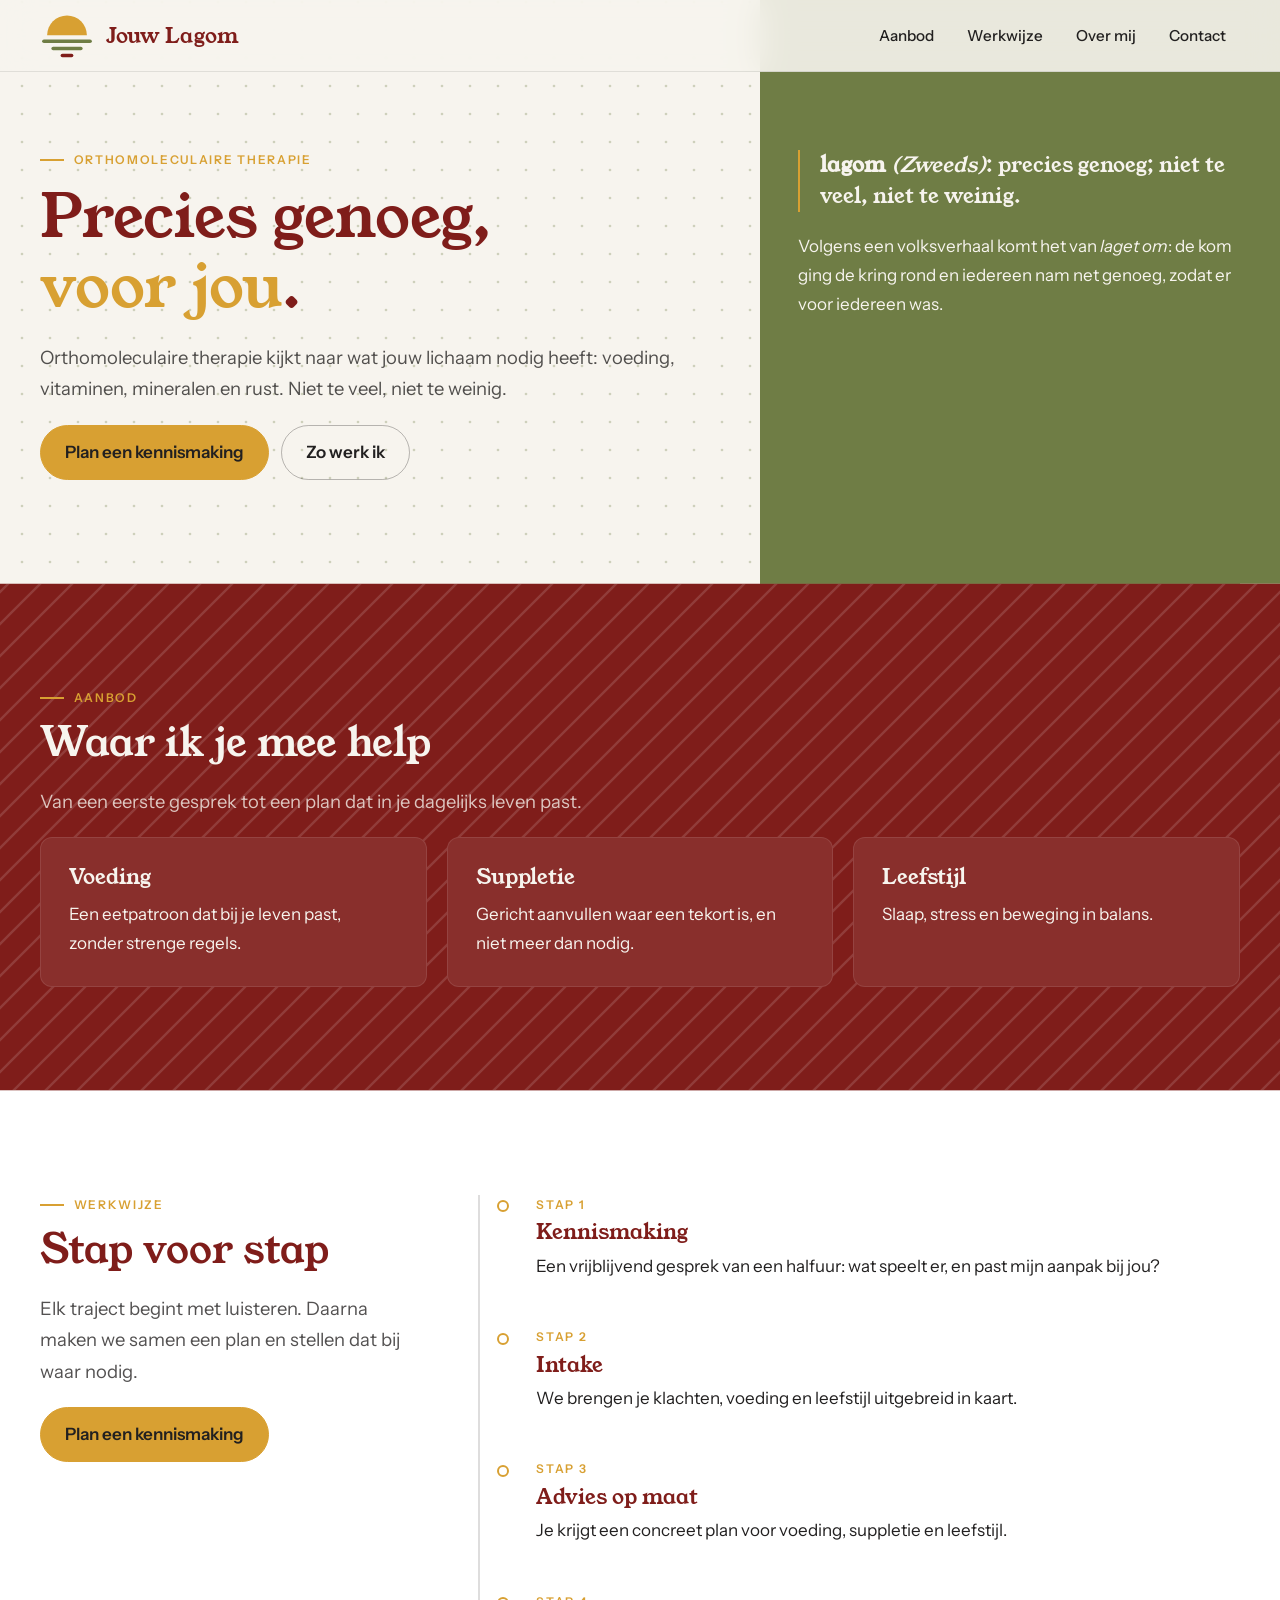
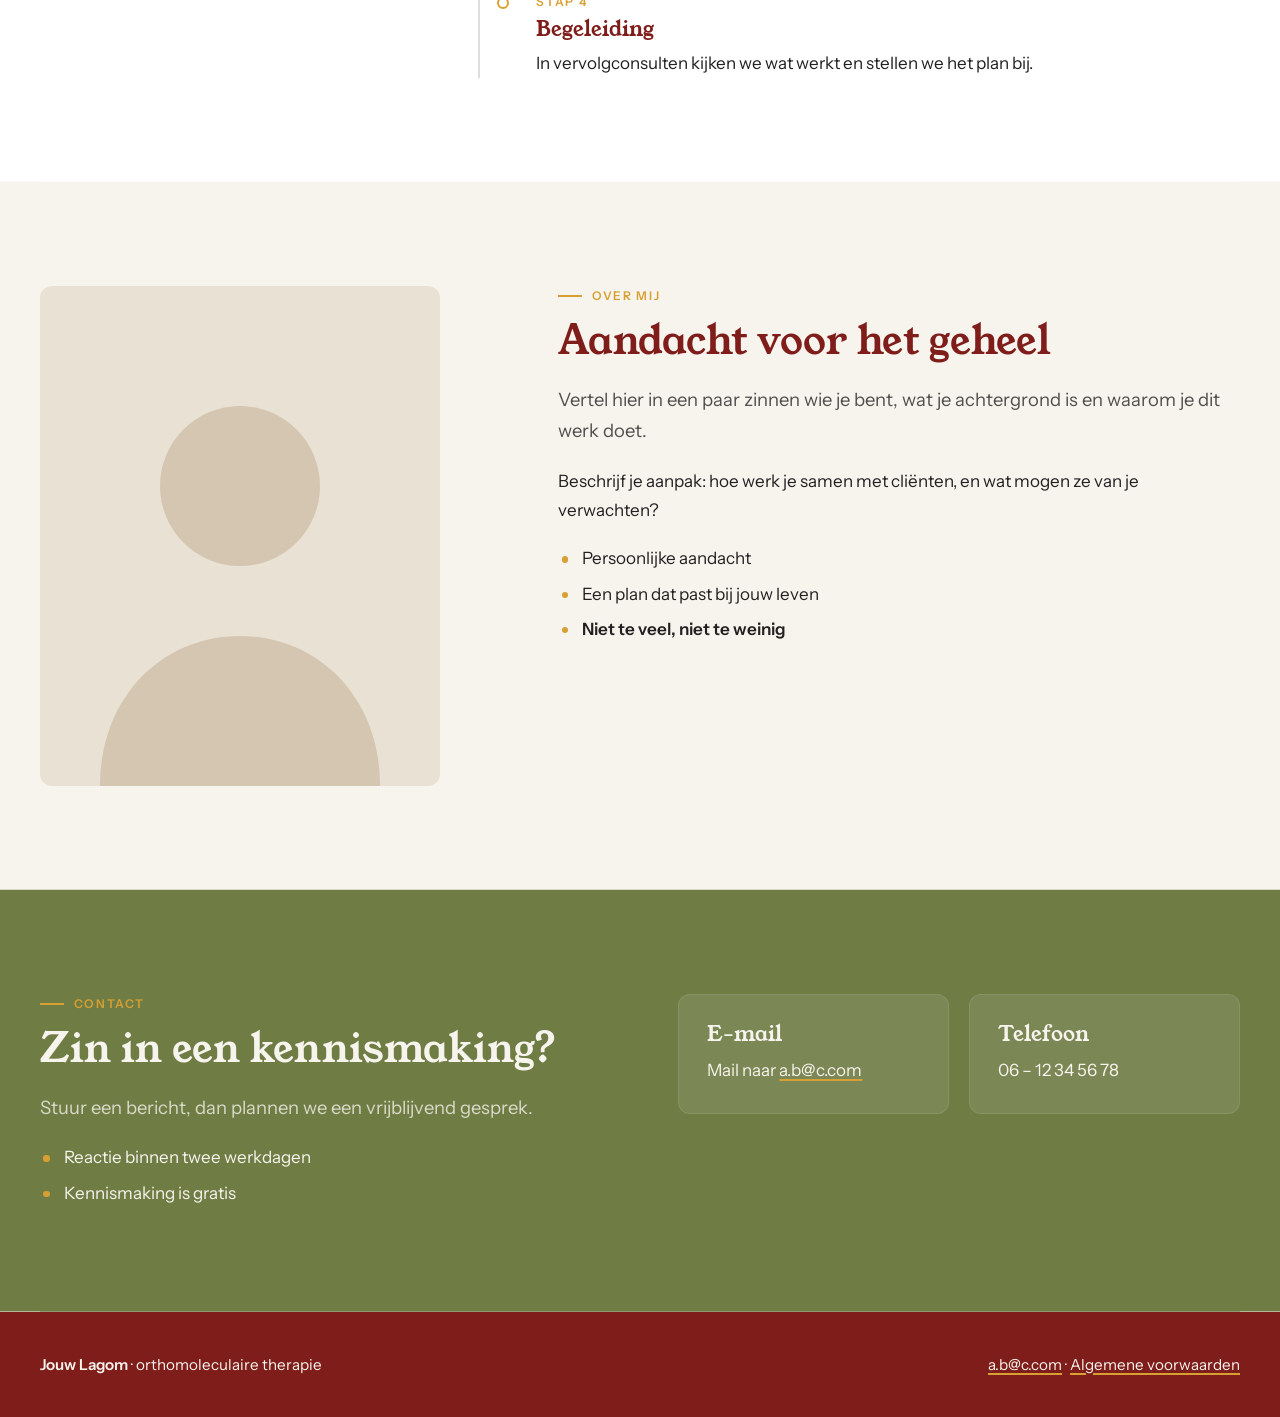
==== index.html @ d10007ec "Website Praktijk Jouw Lagom: markdown-gestuurde statische site Co-Authored-By: Claude Opus 5.5 <nore" ====
<!DOCTYPE html>
<html lang="nl">
<head>
    <meta charset="UTF-8">
    <meta name="viewport" content="width=device-width, initial-scale=1.0">
    <title></title>
    <link rel="stylesheet" href="code/styles.css">
    <script src="code/script.js" data-site="site.md" data-md="index.md" defer></script>
</head>
<body></body>
</html>
---- code/styles.css ----
/* ─── Instellingen ──────────────────────────────────────────
   Kleuren en fonts komen uit site.md (als --kleur-… en --font-…).
   De waarden hieronder zijn alleen een vangnet als ze daar ontbreken. */
:root {
    --kleur-achtergrond: #fff;
    --kleur-tekst: #222;
    --kleur-koppen: var(--kleur-tekst);
    --kleur-accent: #8a5a00;
    --op-accent: #fff;
    --font-koppen: Georgia;
    --font-tekst: system-ui;

    /* Kleuren binnen een sectie; een sectie met achtergrond= of tekst= overschrijft ze */
    --vlak: var(--kleur-achtergrond);
    --tekst: var(--kleur-tekst);
    --koppen: var(--kleur-koppen);

    --breedte: 1200px;                          /* maximale breedte van de inhoud */
    --marge: 1.25rem;                           /* minimale ruimte tot de schermrand */
    --tussenruimte: clamp(1.5rem, 3vw, 2.5rem); /* ruimte tussen twee secties naast elkaar (per kant) */
    --ruimte: clamp(4rem, 9vw, 6.5rem);         /* ruimte boven en onder een sectie */
    --menu-h: 72px;
    --rond: 12px;

    /* Animatie bij het laden en scrollen */
    --fade: .5s;                            /* invagen van de hele pagina */
    --reveal-duration: .8s;                 /* duur van de fade-in per blok */
    --reveal-distance: 16px;                /* afstand die een blok omhoog schuift */
    --reveal-stagger: .15s;                 /* vertraging tussen blokken naast elkaar */
    --reveal-ease: cubic-bezier(.22, .61, .36, 1);
    --font-wait: 1000;                      /* max. ms wachten op fonts (gelezen door script.js) */
}

/* ─── Basis ─────────────────────────────────────────────── */
*, *::before, *::after { box-sizing: border-box; margin: 0; }
html { scroll-behavior: smooth; scroll-padding-top: calc(var(--menu-h) + 1rem); }
body {
    font: 400 1.0625rem/1.7 var(--font-tekst), system-ui, sans-serif;
    color: var(--tekst);
    background: var(--kleur-achtergrond);
    -webkit-font-smoothing: antialiased;
    transition: opacity var(--fade) var(--reveal-ease);
}
/* Onzichtbaar tot het script klaar is (klasse .ready); als vangnet toch zichtbaar na 2s */
html:not(.ready) body { opacity: 0; animation: toon 0s 2s forwards; }
@keyframes toon { to { opacity: 1; } }

img { display: block; max-width: 100%; height: auto; border-radius: var(--rond); }
h1, h2, h3, h4 {
    font-family: var(--font-koppen), Georgia, serif;
    font-weight: 400;
    line-height: 1.15;
    color: var(--koppen);
    text-wrap: balance;
}
h1 { font-size: clamp(2.4rem, 5vw, 3.8rem); }
h2 { font-size: clamp(1.8rem, 3.5vw, 2.5rem); }
h3 { font-size: 1.3rem; }
h4 { font-size: 1.1rem; }
strong { font-weight: 600; }
mark { background: none; color: var(--kleur-accent); }
a { color: inherit; text-decoration-color: var(--kleur-accent); text-decoration-thickness: 2px; text-underline-offset: .2em; }

/* ─── Rijen en secties ──────────────────────────────────── */
main { overflow-x: clip; }
.breedte, .rij { width: min(var(--breedte), 100% - 2 * var(--marge)); margin-inline: auto; }
.rij { display: grid; }
.rij.twee { grid-template-columns: calc(var(--deel, .5) * 100%) 1fr; }

.sectie {
    position: relative;
    isolation: isolate;
    padding-block: var(--ruimte);
    background: var(--vlak);
    color: var(--tekst);
    /* De achtergrond loopt door tot de schermrand: een schaduw van 100vmax breed in de
       sectiekleur, die clip-path boven en onder afknipt (en bij twee secties aan de binnenkant). */
    box-shadow: 0 0 0 100vmax var(--vlak);
    clip-path: inset(0 -100vmax);
}
.twee > .sectie:first-child { padding-right: var(--tussenruimte); clip-path: inset(0 0 0 -100vmax); }
.twee > .sectie:last-child { padding-left: var(--tussenruimte); clip-path: inset(0 -100vmax 0 0); }
main > .rij:first-child .sectie { padding-top: calc(var(--menu-h) + var(--ruimte) * .75); }

/* Op een donkere achtergrond (bepaald door script.js) wordt de tekst licht */
.donker { --tekst: var(--kleur-achtergrond); --koppen: var(--kleur-achtergrond); }

/* Patroon: het bestand dient als sjabloon (mask), de kleur komt uit --patroonkleur.
   Voor schaal= wordt de laag kleiner gemaakt en daarna weer uitvergroot. */
.patroon::before {
    content: '';
    position: absolute;
    z-index: -1;
    top: 0;
    left: -100vmax;
    width: calc((100% + 200vmax) / var(--schaal, 1));
    height: calc(100% / var(--schaal, 1));
    transform: scale(var(--schaal, 1));
    transform-origin: 0 0;
    background: var(--patroonkleur, var(--tekst));
    mask: var(--patroon);
}

/* De kortste van twee secties blijft staan tijdens het scrollen (script.js zet .plakt) */
.plakt { position: sticky; top: calc(var(--menu-h) + 2rem); }

/* ─── Inhoud van een sectie ─────────────────────────────── */
.inhoud > * + * { margin-top: 1.25rem; }
.inhoud > .label + * { margin-top: .75rem; }
.inhoud > :is(p, ul, ol, blockquote) { max-width: 65ch; }
:is(h1, h2) + p { font-size: 1.15rem; color: color-mix(in srgb, var(--tekst) 78%, var(--vlak)); }

.inhoud ul { padding: 0; list-style: none; }
.inhoud ul li { position: relative; padding-left: 1.5rem; }
.inhoud ul li::before { content: ''; position: absolute; left: .2rem; top: .7em; width: .4rem; height: .4rem; border-radius: 50%; background: var(--kleur-accent); }
.inhoud ol { padding-left: 1.5rem; }
.inhoud li + li { margin-top: .4rem; }

blockquote { padding-left: 1.25rem; border-left: 2px solid var(--kleur-accent); font: 1.3rem/1.5 var(--font-koppen), Georgia, serif; }

.label {
    display: flex;
    align-items: center;
    gap: .6rem;
    font-size: .75rem;
    font-weight: 600;
    letter-spacing: .14em;
    text-transform: uppercase;
    color: var(--kleur-accent);
}
.label::before { content: ''; width: 1.5rem; height: 2px; background: currentColor; }

/* Knoppen: de eerste in accentkleur, de volgende rustiger */
.knoppen { display: flex; flex-wrap: wrap; gap: .75rem; }
.knoppen a {
    padding: .75rem 1.5rem;
    border: 1.5px solid var(--kleur-accent);
    border-radius: 99px;
    background: var(--kleur-accent);
    color: var(--op-accent);
    font-weight: 600;
    text-decoration: none;
    transition: filter .2s, background .2s;
}
.knoppen a:hover { filter: brightness(.92); }
.knoppen a + a { background: transparent; color: var(--tekst); border-color: color-mix(in srgb, var(--tekst) 30%, transparent); }
.knoppen a + a:hover { background: color-mix(in srgb, var(--tekst) 8%, transparent); }

.kaarten { display: grid; gap: 1.25rem; grid-template-columns: repeat(auto-fit, minmax(min(240px, 100%), 1fr)); }
.kaart {
    padding: 1.75rem;
    border: 1px solid color-mix(in srgb, var(--tekst) 10%, transparent);
    border-radius: var(--rond);
    background: color-mix(in srgb, var(--vlak), #fff 55%);
}
.donker .kaart { background: color-mix(in srgb, var(--vlak), #fff 8%); }
.kaart > * + * { margin-top: .6rem; }

.tijdlijn { padding: 0; list-style: none; border-left: 2px solid color-mix(in srgb, var(--tekst) 15%, transparent); }
.tijdlijn > li { position: relative; padding: 0 0 2.5rem 2rem; }
.tijdlijn > li:last-child { padding-bottom: 0; }
.tijdlijn > li::before {
    content: '';
    position: absolute;
    left: -7px;
    top: .35rem;
    width: 12px;
    height: 12px;
    border: 2px solid var(--kleur-accent);
    border-radius: 50%;
    background: var(--vlak);
}
.tijdlijn > li > * + * { margin-top: .4rem; }
.periode { font-size: .75rem; font-weight: 600; letter-spacing: .14em; text-transform: uppercase; color: var(--kleur-accent); }

/* ─── Menubalk ──────────────────────────────────────────── */
.menubalk {
    position: fixed;
    inset: 0 0 auto;
    z-index: 100;
    height: var(--menu-h);
    background: color-mix(in srgb, var(--kleur-achtergrond) 90%, transparent);
    backdrop-filter: blur(16px);
    border-bottom: 1px solid color-mix(in srgb, var(--kleur-tekst) 10%, transparent);
    transition: box-shadow .3s;
}
.menubalk.gescrold { box-shadow: 0 12px 32px rgb(0 0 0 / .08); }
.menubalk .breedte { display: flex; align-items: center; justify-content: space-between; height: 100%; }
.merk { display: flex; align-items: center; gap: .75rem; font: 1.3rem var(--font-koppen), Georgia, serif; color: var(--kleur-koppen); text-decoration: none; }
.merk img { height: 44px; width: auto; border-radius: 0; }
.menubalk ul { display: flex; gap: .25rem; padding: 0; list-style: none; }
.menubalk nav a { display: block; padding: .45rem .9rem; border-radius: 6px; font-size: .95rem; font-weight: 500; text-decoration: none; }
.menubalk nav a:hover { background: color-mix(in srgb, var(--kleur-accent) 20%, transparent); }
.menuknop { display: none; padding: .5rem; border: 0; background: none; cursor: pointer; }
.menuknop span { display: block; width: 22px; height: 2px; margin: 5px 0; background: var(--kleur-tekst); transition: .3s; }
.open .menuknop span:nth-child(1) { transform: translateY(7px) rotate(45deg); }
.open .menuknop span:nth-child(2) { opacity: 0; }
.open .menuknop span:nth-child(3) { transform: translateY(-7px) rotate(-45deg); }

/* ─── Footer ────────────────────────────────────────────── */
.footer { padding-block: 2.5rem; background: var(--vlak); color: var(--tekst); font-size: .95rem; }
.footer .breedte { display: flex; flex-wrap: wrap; justify-content: space-between; gap: .5rem 2rem; }

/* ─── Animatie ──────────────────────────────────────────── */
.js .reveal {
    opacity: 0;
    transform: translateY(var(--reveal-distance));
    transition: opacity var(--reveal-duration) var(--reveal-ease), transform var(--reveal-duration) var(--reveal-ease);
}
.js .reveal.visible { opacity: 1; transform: none; }
.reveal + .reveal, .sectie + .sectie .inhoud { transition-delay: var(--reveal-stagger); }

@media (prefers-reduced-motion: reduce) {
    html { scroll-behavior: auto; }
    body *, *::before { animation: none !important; transition: none !important; }
    .js .reveal { opacity: 1; transform: none; }
}

/* ─── Mobiel: secties onder elkaar, menu achter een knop ── */
@media (max-width: 800px) {
    .rij.twee { grid-template-columns: 1fr; }
    .twee > .sectie:is(:first-child, :last-child) { padding-inline: 0; clip-path: inset(0 -100vmax); }
    main > .rij:first-child .sectie + .sectie { padding-top: var(--ruimte); }
    .plakt { position: static; }
    .menuknop { display: block; }
    .menubalk nav { display: none; position: absolute; top: var(--menu-h); inset-inline: 0; padding: 1rem var(--marge); background: var(--kleur-achtergrond); border-bottom: 1px solid color-mix(in srgb, var(--kleur-tekst) 10%, transparent); }
    .menubalk.open nav { display: block; }
    .menubalk ul { flex-direction: column; }
}
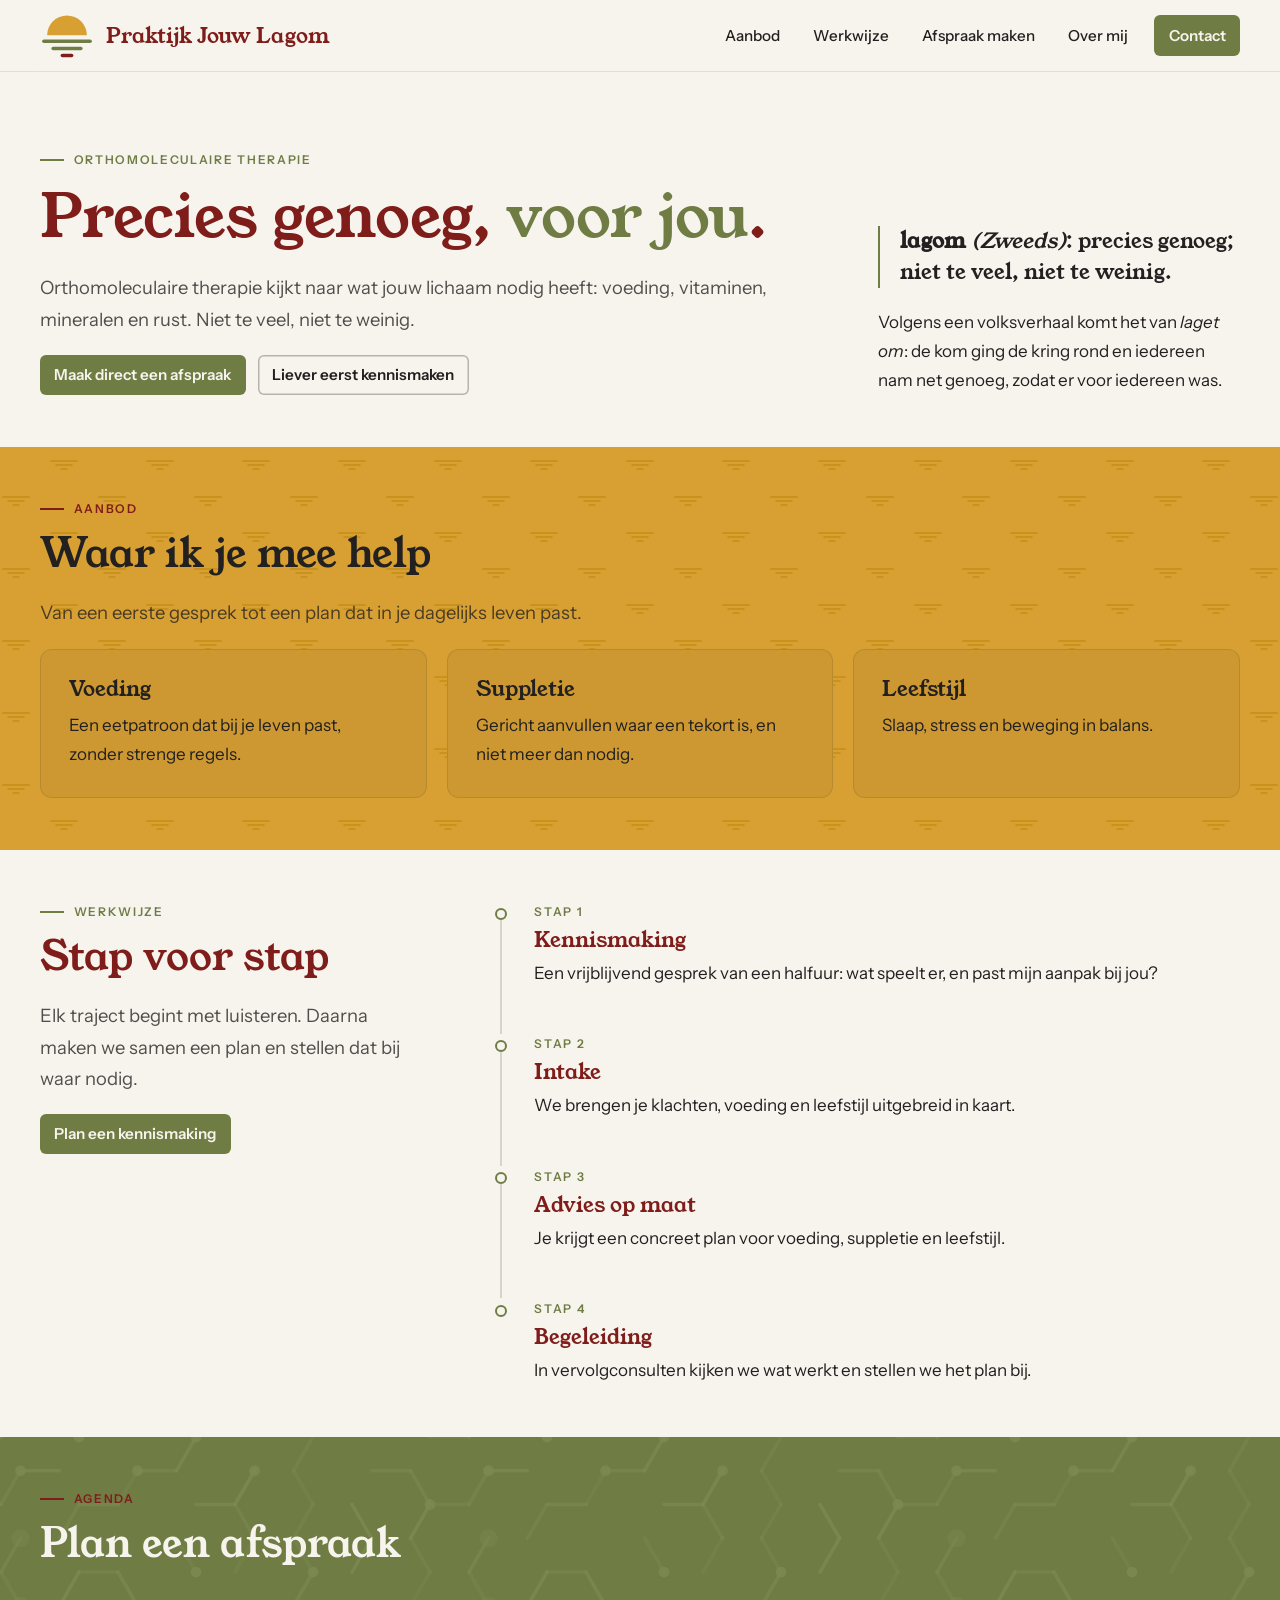
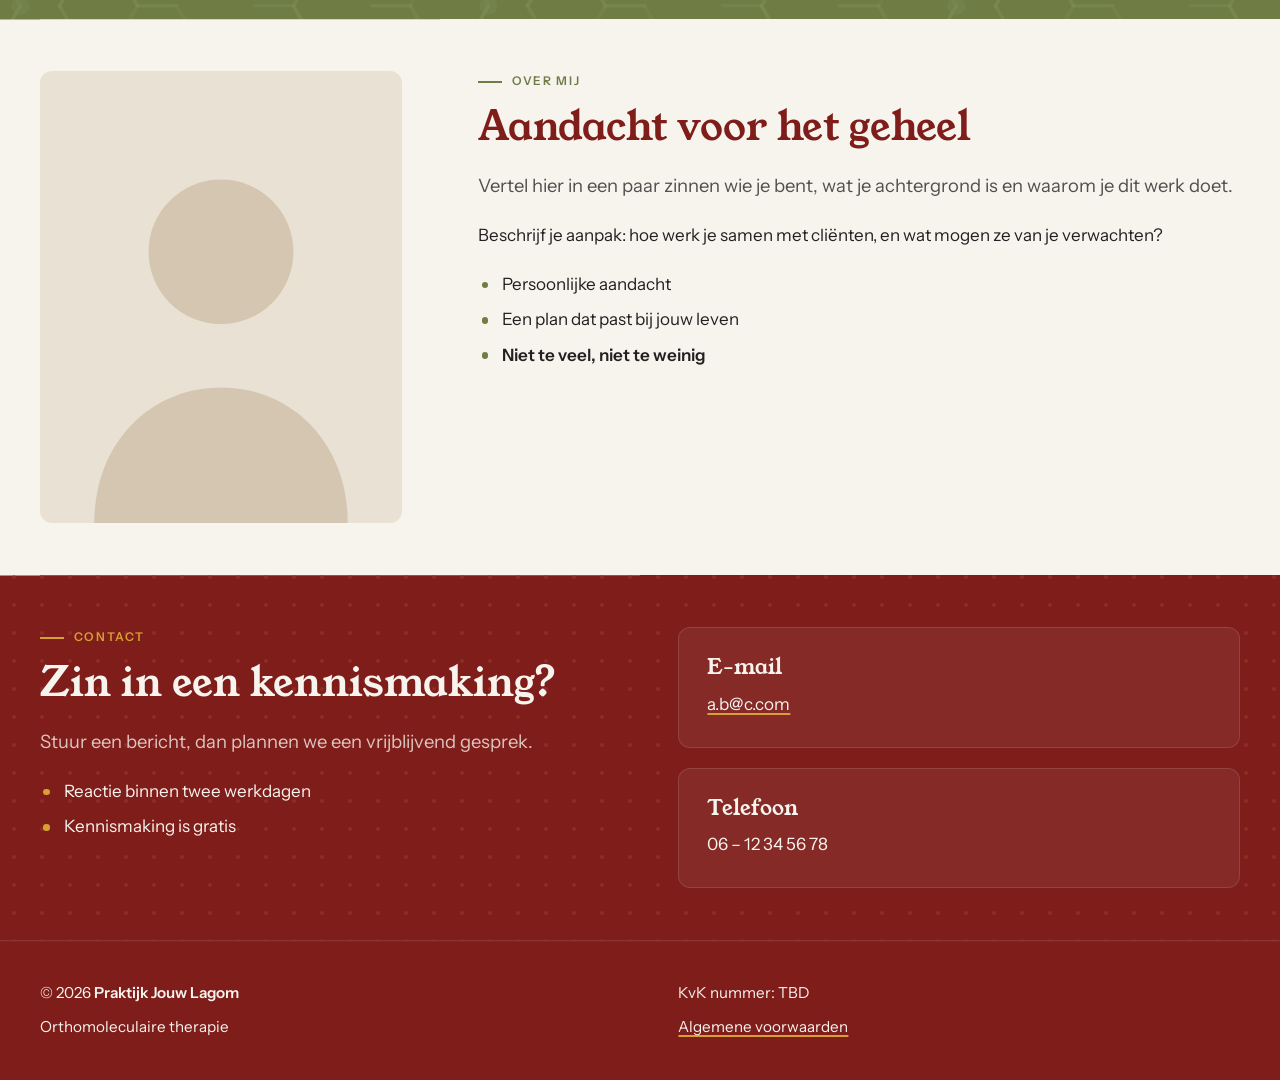
==== commit 7eadb8c7: "Small optimization" ====
--- a/index.html
+++ b/index.html
@@ -4,6 +4,9 @@
     <meta charset="UTF-8">
     <meta name="viewport" content="width=device-width, initial-scale=1.0">
     <title></title>
+    <!-- Alvast verbinding maken met Google Fonts: welke fonts het worden, staat pas in site.md -->
+    <link rel="preconnect" href="https://fonts.googleapis.com">
+    <link rel="preconnect" href="https://fonts.gstatic.com" crossorigin>
     <link rel="stylesheet" href="code/styles.css">
     <script src="code/script.js" data-site="site.md" data-md="index.md" defer></script>
 </head>
--- a/code/styles.css
+++ b/code/styles.css
@@ -1,33 +1,25 @@
 /* ─── Instellingen ──────────────────────────────────────────
-   Kleuren en fonts komen uit site.md (als --kleur-… en --font-…).
-   De waarden hieronder zijn alleen een vangnet als ze daar ontbreken. */
+   Kleuren, thema's en fonts komen uit site.md. script.js zet ze als CSS-variabelen:
+     --kleur-groen, …                                 het palet uit [kleuren]
+     --achtergrond, --tekst, --koppen, --accent, --knoptekst
+                                                      de rollen uit het thema van de pagina,
+                                                      per sectie of footer overschreven
+     --font-koppen, --font-tekst
+   Ontbreekt er één, dan meldt de pagina dat. */
 :root {
-    --kleur-achtergrond: #fff;
-    --kleur-tekst: #222;
-    --kleur-koppen: var(--kleur-tekst);
-    --kleur-accent: #8a5a00;
-    --op-accent: #fff;
-    --font-koppen: Georgia;
-    --font-tekst: system-ui;
-
-    /* Kleuren binnen een sectie; een sectie met achtergrond= of tekst= overschrijft ze */
-    --vlak: var(--kleur-achtergrond);
-    --tekst: var(--kleur-tekst);
-    --koppen: var(--kleur-koppen);
-
     --breedte: 1200px;                          /* maximale breedte van de inhoud */
     --marge: 1.25rem;                           /* minimale ruimte tot de schermrand */
     --tussenruimte: clamp(1.5rem, 3vw, 2.5rem); /* ruimte tussen twee secties naast elkaar (per kant) */
-    --ruimte: clamp(4rem, 9vw, 6.5rem);         /* ruimte boven en onder een sectie */
+    --ruimte: clamp(2rem, 4.5vw, 3.25rem);      /* ruimte boven en onder een sectie */
     --menu-h: 72px;
     --rond: 12px;
 
     /* Animatie bij het laden en scrollen */
-    --fade: .5s;                            /* invagen van de hele pagina */
-    --reveal-duration: .8s;                 /* duur van de fade-in per blok */
-    --reveal-distance: 16px;                /* afstand die een blok omhoog schuift */
-    --reveal-stagger: .15s;                 /* vertraging tussen blokken naast elkaar */
-    --reveal-ease: cubic-bezier(.22, .61, .36, 1);
+    --fade: .5s;                           /* invagen van de hele pagina */
+    --reveal-duration: .5s;                 /* duur van de fade-in per blok */
+    --reveal-distance: 32px;                /* afstand die een blok omhoog schuift */
+    --reveal-stagger: .1s;                 /* tijd tussen het begin van twee blokken in een rij */
+    --reveal-ease: cubic-bezier(.16, 1, .3, 1); /* snel op gang, rustig tot stilstand */
     --font-wait: 1000;                      /* max. ms wachten op fonts (gelezen door script.js) */
 }
 
@@ -37,7 +29,7 @@
 body {
     font: 400 1.0625rem/1.7 var(--font-tekst), system-ui, sans-serif;
     color: var(--tekst);
-    background: var(--kleur-achtergrond);
+    background: var(--achtergrond);
     -webkit-font-smoothing: antialiased;
     transition: opacity var(--fade) var(--reveal-ease);
 }
@@ -58,35 +50,47 @@
 h3 { font-size: 1.3rem; }
 h4 { font-size: 1.1rem; }
 strong { font-weight: 600; }
-mark { background: none; color: var(--kleur-accent); }
-a { color: inherit; text-decoration-color: var(--kleur-accent); text-decoration-thickness: 2px; text-underline-offset: .2em; }
+mark { background: none; color: var(--accent); }
+a { color: inherit; text-decoration-color: var(--accent); text-decoration-thickness: 2px; text-underline-offset: .2em; }
 
 /* ─── Rijen en secties ──────────────────────────────────── */
-main { overflow-x: clip; }
+main, .footer { overflow-x: clip; }   /* achtergronden lopen door tot de rand; niet verder */
 .breedte, .rij { width: min(var(--breedte), 100% - 2 * var(--marge)); margin-inline: auto; }
-.rij { display: grid; }
-.rij.twee { grid-template-columns: calc(var(--deel, .5) * 100%) 1fr; }
+.rij { display: grid; grid-template-columns: minmax(0, 1fr); position: relative; }   /* ankerpunt voor patronen, zie .patroon::before */
+/* minmax(0, ...): een kolom mag smaller worden dan zijn inhoud. Met alleen 1fr groeit de kolom
+   mee met het breedste stuk inhoud (zoals het agendaformulier) en steekt hij buiten de rij. */
+.rij.twee { grid-template-columns: calc(var(--deel, .5) * 100%) minmax(0, 1fr); }
 
 .sectie {
-    position: relative;
     isolation: isolate;
     padding-block: var(--ruimte);
-    background: var(--vlak);
+    background: var(--achtergrond);
     color: var(--tekst);
     /* De achtergrond loopt door tot de schermrand: een schaduw van 100vmax breed in de
-       sectiekleur, die clip-path boven en onder afknipt (en bij twee secties aan de binnenkant). */
-    box-shadow: 0 0 0 100vmax var(--vlak);
-    clip-path: inset(0 -100vmax);
-}
-.twee > .sectie:first-child { padding-right: var(--tussenruimte); clip-path: inset(0 0 0 -100vmax); }
-.twee > .sectie:last-child { padding-left: var(--tussenruimte); clip-path: inset(0 -100vmax 0 0); }
-main > .rij:first-child .sectie { padding-top: calc(var(--menu-h) + var(--ruimte) * .75); }
-
-/* Op een donkere achtergrond (bepaald door script.js) wordt de tekst licht */
-.donker { --tekst: var(--kleur-achtergrond); --koppen: var(--kleur-achtergrond); }
+       sectiekleur, die clip-path boven en onder afknipt (en bij twee secties aan de binnenkant).
+       Onder (en bij twee secties rechts) blijft 1px extra staan, zodat er tussen twee secties
+       geen naadje door afronding ontstaat; de volgende sectie ligt daaroverheen. */
+    box-shadow: 0 0 0 100vmax var(--achtergrond);
+    clip-path: inset(0 -100vmax -1px);
+    /* uitlijning= zet de tekst boven, in het midden of onder in de sectie */
+    display: flex;
+    flex-direction: column;
+    justify-content: var(--uitlijning, start);
+}
+.twee > .sectie:first-child { padding-right: var(--tussenruimte); clip-path: inset(0 -1px -1px -100vmax); }
+.twee > .sectie:last-child { padding-left: var(--tussenruimte); clip-path: inset(0 -100vmax -1px 0); }
+main > .rij:first-child .sectie { padding-top: calc(var(--menu-h) + var(--ruimte) * 1.5); }
 
 /* Patroon: het bestand dient als sjabloon (mask), de kleur komt uit --patroonkleur.
-   Voor schaal= wordt de laag kleiner gemaakt en daarna weer uitvergroot. */
+   Zonder patroonkleur= wordt de kleur afgeleid van de achtergrond: zelfde tint, iets donkerder
+   op licht en iets lichter op donker. clamp(...) is −1 bij lichtheid boven 0.62 en +1 eronder;
+   --patroonsterkte (sterkte=) vergroot of verkleint de stap.
+   Voor schaal= wordt de laag kleiner gemaakt en daarna weer uitvergroot.
+   De laag is geplaatst ten opzichte van de rij (niet de sectie), zodat hetzelfde patroon in
+   twee secties naast of onder elkaar naadloos doorloopt; clip-path van de sectie knipt hem af.
+   mask-position legt de eerste tegel op de linkerrand van de rij. Zonder dat begint het
+   patroon bij left: -100vmax, en dan springt het mee met de schermhoogte (op een telefoon
+   verandert die tijdens het scrollen, als de adresbalk in- of uitklapt). */
 .patroon::before {
     content: '';
     position: absolute;
@@ -97,8 +101,10 @@
     height: calc(100% / var(--schaal, 1));
     transform: scale(var(--schaal, 1));
     transform-origin: 0 0;
-    background: var(--patroonkleur, var(--tekst));
+    background: var(--patroonkleur, oklch(from var(--achtergrond)
+        calc(l + clamp(-1, (0.62 - l) * 1000, 1) * 0.045 * var(--patroonsterkte, 1)) c h));
     mask: var(--patroon);
+    mask-position: calc(100vmax / var(--schaal, 1)) 0;
 }
 
 /* De kortste van twee secties blijft staan tijdens het scrollen (script.js zet .plakt) */
@@ -108,15 +114,15 @@
 .inhoud > * + * { margin-top: 1.25rem; }
 .inhoud > .label + * { margin-top: .75rem; }
 .inhoud > :is(p, ul, ol, blockquote) { max-width: 65ch; }
-:is(h1, h2) + p { font-size: 1.15rem; color: color-mix(in srgb, var(--tekst) 78%, var(--vlak)); }
+:is(h1, h2) + p { font-size: 1.15rem; color: color-mix(in srgb, var(--tekst) 78%, var(--achtergrond)); }
 
 .inhoud ul { padding: 0; list-style: none; }
 .inhoud ul li { position: relative; padding-left: 1.5rem; }
-.inhoud ul li::before { content: ''; position: absolute; left: .2rem; top: .7em; width: .4rem; height: .4rem; border-radius: 50%; background: var(--kleur-accent); }
+.inhoud ul li::before { content: ''; position: absolute; left: .2rem; top: .7em; width: .4rem; height: .4rem; border-radius: 50%; background: var(--accent); }
 .inhoud ol { padding-left: 1.5rem; }
 .inhoud li + li { margin-top: .4rem; }
 
-blockquote { padding-left: 1.25rem; border-left: 2px solid var(--kleur-accent); font: 1.3rem/1.5 var(--font-koppen), Georgia, serif; }
+blockquote { padding-left: 1.25rem; border-left: 2px solid var(--accent); font: 1.3rem/1.5 var(--font-koppen), Georgia, serif; }
 
 .label {
     display: flex;
@@ -126,37 +132,33 @@
     font-weight: 600;
     letter-spacing: .14em;
     text-transform: uppercase;
-    color: var(--kleur-accent);
+    color: var(--accent);
 }
 .label::before { content: ''; width: 1.5rem; height: 2px; background: currentColor; }
 
-/* Knoppen: de eerste in accentkleur, de volgende rustiger */
+/* Vorm van alle knoppen, en van de menu-items (die de vorm alleen bij hover laten zien) */
+a.knop, .menubalk nav a { padding: .45rem .9rem; border-radius: 6px; font-size: .95rem; text-decoration: none; }
+
+/* Knoppen ([tekst](adres){.knop}). Knoppen op opeenvolgende regels staan samen in .knoppen:
+   de eerste in accentkleur, de volgende rustiger. */
 .knoppen { display: flex; flex-wrap: wrap; gap: .75rem; }
-.knoppen a {
-    padding: .75rem 1.5rem;
-    border: 1.5px solid var(--kleur-accent);
-    border-radius: 99px;
-    background: var(--kleur-accent);
-    color: var(--op-accent);
-    font-weight: 600;
-    text-decoration: none;
-    transition: filter .2s, background .2s;
-}
-.knoppen a:hover { filter: brightness(.92); }
-.knoppen a + a { background: transparent; color: var(--tekst); border-color: color-mix(in srgb, var(--tekst) 30%, transparent); }
-.knoppen a + a:hover { background: color-mix(in srgb, var(--tekst) 8%, transparent); }
+a.knop { display: inline-block; background: var(--accent); color: var(--knoptekst); font-weight: 600; transition: filter .2s, background .2s; }
+.knop:hover { filter: brightness(.92); }
+/* De rand van een rustige knop is een schaduw aan de binnenkant, zodat de maat gelijk blijft */
+.knoppen .knop + .knop { background: transparent; color: var(--tekst); box-shadow: inset 0 0 0 1.5px color-mix(in srgb, var(--tekst) 30%, transparent); }
+.knoppen .knop + .knop:hover { background: color-mix(in srgb, var(--tekst) 8%, transparent); }
 
 .kaarten { display: grid; gap: 1.25rem; grid-template-columns: repeat(auto-fit, minmax(min(240px, 100%), 1fr)); }
 .kaart {
     padding: 1.75rem;
-    border: 1px solid color-mix(in srgb, var(--tekst) 10%, transparent);
+    border: 1px solid color-mix(in srgb, var(--tekst) 12%, transparent);
     border-radius: var(--rond);
-    background: color-mix(in srgb, var(--vlak), #fff 55%);
-}
-.donker .kaart { background: color-mix(in srgb, var(--vlak), #fff 8%); }
+    /* Een tint richting de tekstkleur: op licht iets donkerder, op donker iets lichter */
+    background: color-mix(in srgb, var(--achtergrond), var(--tekst) 6%);
+}
 .kaart > * + * { margin-top: .6rem; }
 
-.tijdlijn { padding: 0; list-style: none; border-left: 2px solid color-mix(in srgb, var(--tekst) 15%, transparent); }
+.tijdlijn { padding: 0; list-style: none; }
 .tijdlijn > li { position: relative; padding: 0 0 2.5rem 2rem; }
 .tijdlijn > li:last-child { padding-bottom: 0; }
 .tijdlijn > li::before {
@@ -166,12 +168,22 @@
     top: .35rem;
     width: 12px;
     height: 12px;
-    border: 2px solid var(--kleur-accent);
+    border: 2px solid var(--accent);
     border-radius: 50%;
-    background: var(--vlak);
+    background: var(--achtergrond);
+}
+/* Lijn van de onderkant van een stip tot de bovenkant van de volgende */
+.tijdlijn > li:not(:last-child)::after {
+    content: '';
+    position: absolute;
+    left: -2px;
+    top: calc(.35rem + 12px);
+    bottom: -.35rem;
+    width: 2px;
+    background: color-mix(in srgb, var(--tekst) 15%, transparent);
 }
 .tijdlijn > li > * + * { margin-top: .4rem; }
-.periode { font-size: .75rem; font-weight: 600; letter-spacing: .14em; text-transform: uppercase; color: var(--kleur-accent); }
+.periode { font-size: .75rem; font-weight: 600; letter-spacing: .14em; text-transform: uppercase; color: var(--accent); }
 
 /* ─── Menubalk ──────────────────────────────────────────── */
 .menubalk {
@@ -179,36 +191,72 @@
     inset: 0 0 auto;
     z-index: 100;
     height: var(--menu-h);
-    background: color-mix(in srgb, var(--kleur-achtergrond) 90%, transparent);
+    background: color-mix(in srgb, var(--achtergrond) 90%, transparent);
     backdrop-filter: blur(16px);
-    border-bottom: 1px solid color-mix(in srgb, var(--kleur-tekst) 10%, transparent);
+    border-bottom: 1px solid color-mix(in srgb, var(--tekst) 10%, transparent);
     transition: box-shadow .3s;
 }
-.menubalk.gescrold { box-shadow: 0 12px 32px rgb(0 0 0 / .08); }
+.menubalk.gescrold { box-shadow: 0 12px 32px color-mix(in srgb, var(--tekst) 8%, transparent); }
 .menubalk .breedte { display: flex; align-items: center; justify-content: space-between; height: 100%; }
-.merk { display: flex; align-items: center; gap: .75rem; font: 1.3rem var(--font-koppen), Georgia, serif; color: var(--kleur-koppen); text-decoration: none; }
+.merk { display: flex; align-items: center; gap: .75rem; font: 1.3rem var(--font-koppen), Georgia, serif; color: var(--koppen); text-decoration: none; }
 .merk img { height: 44px; width: auto; border-radius: 0; }
 .menubalk ul { display: flex; gap: .25rem; padding: 0; list-style: none; }
-.menubalk nav a { display: block; padding: .45rem .9rem; border-radius: 6px; font-size: .95rem; font-weight: 500; text-decoration: none; }
-.menubalk nav a:hover { background: color-mix(in srgb, var(--kleur-accent) 20%, transparent); }
+.menubalk nav a { display: block; font-weight: 500; }
+.menubalk nav a:not(.knop):hover { background: color-mix(in srgb, var(--accent) 20%, transparent); }
+.menubalk nav a.knop { margin-left: .5rem; font-weight: 600; }
 .menuknop { display: none; padding: .5rem; border: 0; background: none; cursor: pointer; }
-.menuknop span { display: block; width: 22px; height: 2px; margin: 5px 0; background: var(--kleur-tekst); transition: .3s; }
+.menuknop span { display: block; width: 22px; height: 2px; margin: 5px 0; background: var(--tekst); transition: .3s; }
 .open .menuknop span:nth-child(1) { transform: translateY(7px) rotate(45deg); }
 .open .menuknop span:nth-child(2) { opacity: 0; }
 .open .menuknop span:nth-child(3) { transform: translateY(-7px) rotate(-45deg); }
 
 /* ─── Footer ────────────────────────────────────────────── */
-.footer { padding-block: 2.5rem; background: var(--vlak); color: var(--tekst); font-size: .95rem; }
-.footer .breedte { display: flex; flex-wrap: wrap; justify-content: space-between; gap: .5rem 2rem; }
+.footer { font-size: .95rem; }
+.footer .sectie { padding-block: 2.5rem; }
+.footer .inhoud > * + * { margin-top: .5rem; }
+/* Dunne scheiding boven de footer, ook als de sectie erboven dezelfde kleur heeft.
+   Net als de achtergrond loopt de lijn door tot de schermrand. */
+.footer > .rij:first-child .sectie::after {
+    content: '';
+    position: absolute;
+    inset: 0 -100vmax auto;
+    height: 1px;
+    background: color-mix(in srgb, var(--tekst) 15%, transparent);
+}
+
+/* ─── Agenda (MijnDiAd) ─────────────────────────────────── */
+/* De agenda uit het [html]-blok komt van mijndiad.nl, met een eigen stylesheet.
+   Die wordt vóór deze geladen, dus deze regels winnen. Klassenamen zijn van MijnDiAd. */
+.md-scheduler {
+    --md-color-primary: var(--accent);
+    --md-color-primary_text: var(--knoptekst);
+    --md-color-accent: var(--accent);
+    --md-color-accent_text: var(--knoptekst);
+}
+/* Invoervelden minstens 16px: kleiner, en iOS zoomt in zodra je een veld aantikt.
+   Dan lijkt het formulier breder dan het scherm. */
+.md-scheduler input,
+.md-scheduler textarea,
+.md-scheduler select { font-size: 16px; }
+/* Versturen-knop in de vorm van een .knop */
+.md-scheduler__personal-form button {
+    padding: .45rem .9rem;
+    border-radius: 6px;
+    font: 600 .95rem var(--font-tekst), system-ui, sans-serif;
+}
+
+/* Foutmelding uit script.js (toonFout): boven alles, ook boven de menubalk.
+   Vaste kleuren, zodat de melding ook leesbaar is als de kleuren in site.md niet kloppen. */
+.fout { position: relative; z-index: 1000; padding: .75rem var(--marge); background: #b00020; color: #fff; font: 600 1rem/1.4 system-ui, sans-serif; }
 
 /* ─── Animatie ──────────────────────────────────────────── */
 .js .reveal {
     opacity: 0;
     transform: translateY(var(--reveal-distance));
     transition: opacity var(--reveal-duration) var(--reveal-ease), transform var(--reveal-duration) var(--reveal-ease);
+    transition-delay: calc(var(--volgorde, 0) * var(--reveal-stagger)); /* --volgorde: zie activeerInvagen in script.js */
 }
 .js .reveal.visible { opacity: 1; transform: none; }
-.reveal + .reveal, .sectie + .sectie .inhoud { transition-delay: var(--reveal-stagger); }
 
 @media (prefers-reduced-motion: reduce) {
     html { scroll-behavior: auto; }
@@ -218,12 +266,14 @@
 
 /* ─── Mobiel: secties onder elkaar, menu achter een knop ── */
 @media (max-width: 800px) {
-    .rij.twee { grid-template-columns: 1fr; }
-    .twee > .sectie:is(:first-child, :last-child) { padding-inline: 0; clip-path: inset(0 -100vmax); }
+    .rij.twee { grid-template-columns: minmax(0, 1fr); }
+    .twee > .sectie:is(:first-child, :last-child) { padding-inline: 0; clip-path: inset(0 -100vmax -1px); }
     main > .rij:first-child .sectie + .sectie { padding-top: var(--ruimte); }
+    .footer > .rij:first-child .sectie + .sectie::after { content: none; }
     .plakt { position: static; }
     .menuknop { display: block; }
-    .menubalk nav { display: none; position: absolute; top: var(--menu-h); inset-inline: 0; padding: 1rem var(--marge); background: var(--kleur-achtergrond); border-bottom: 1px solid color-mix(in srgb, var(--kleur-tekst) 10%, transparent); }
+    .menubalk nav { display: none; position: absolute; top: var(--menu-h); inset-inline: 0; padding: 1rem var(--marge); background: var(--achtergrond); border-bottom: 1px solid color-mix(in srgb, var(--tekst) 10%, transparent); }
     .menubalk.open nav { display: block; }
     .menubalk ul { flex-direction: column; }
-}
+    .menubalk nav a.knop { display: inline-block; margin: .5rem 0 0; }
+}
